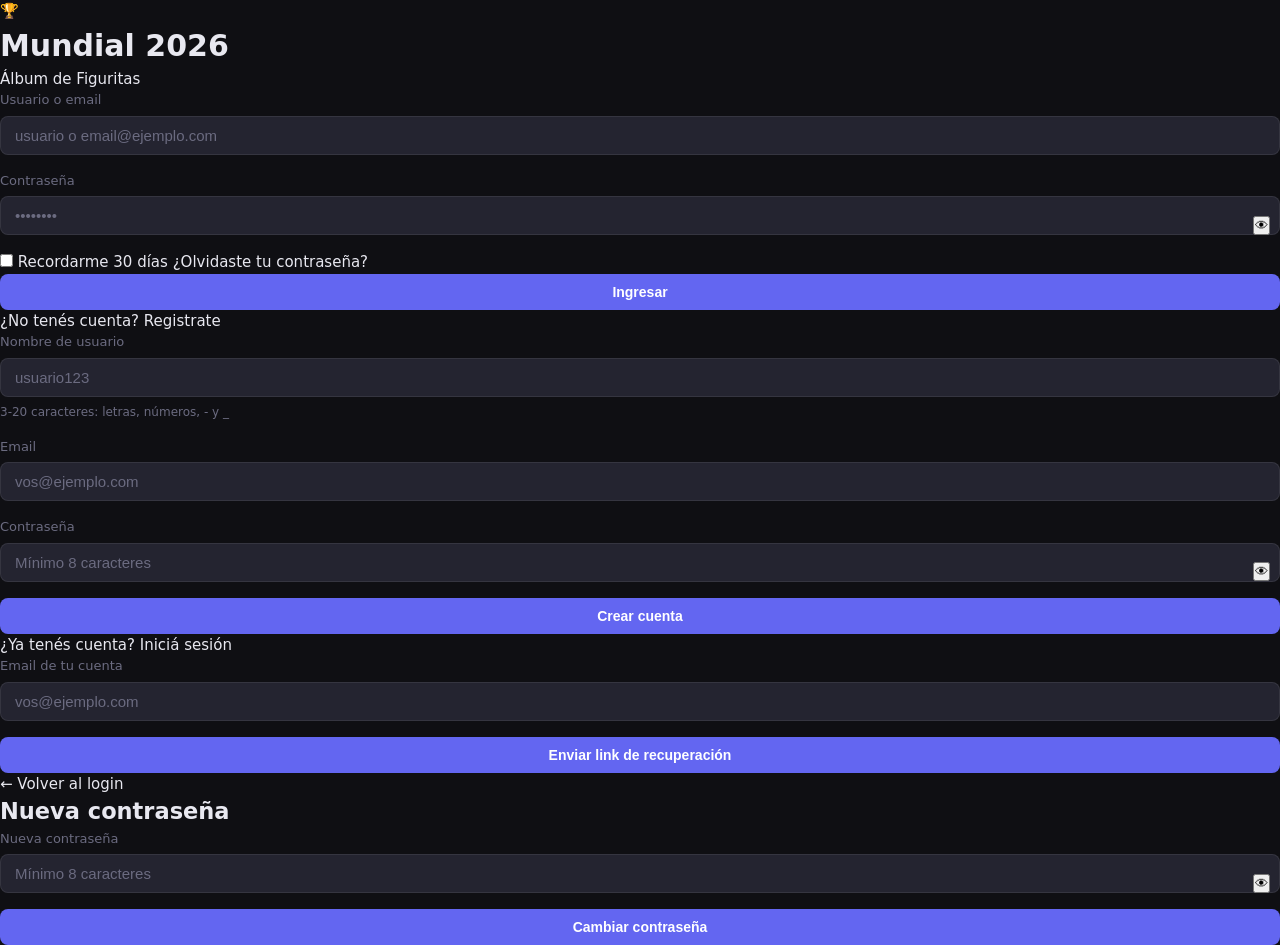
==== frontend/index.html @ 9e82f866 "Initial confirmation: backend completed successfully. Frontend still has errors that need to be fixe" ====
<!DOCTYPE html>
<html lang="es">
<head>
  <meta charset="UTF-8" />
  <meta name="viewport" content="width=device-width, initial-scale=1.0" />
  <title>Mundial 2026 — Álbum de Figuritas</title>
  <link rel="stylesheet" href="css/styles.css" />
</head>
<body class="auth-page">
  <div class="auth-bg">
    <div class="auth-orb auth-orb-1"></div>
    <div class="auth-orb auth-orb-2"></div>
  </div>

  <main class="auth-container">
    <div class="auth-card">
      <div class="auth-logo">
        <span class="auth-trophy">🏆</span>
        <h1>Mundial 2026</h1>
        <p class="auth-subtitle">Álbum de Figuritas</p>
      </div>

      <!-- Login Form -->
      <form id="loginForm" class="auth-form active">
        <div class="form-group">
          <label for="loginInput">Usuario o email</label>
          <input type="text" id="loginInput" placeholder="usuario o email@ejemplo.com" autocomplete="username" />
        </div>
        <div class="form-group">
          <label for="loginPassword">Contraseña</label>
          <div class="input-wrapper">
            <input type="password" id="loginPassword" placeholder="••••••••" autocomplete="current-password" />
            <button type="button" class="toggle-pw" onclick="togglePw('loginPassword', this)">👁</button>
          </div>
        </div>
        <div class="form-row">
          <label class="checkbox-label">
            <input type="checkbox" id="rememberMe" />
            <span>Recordarme 30 días</span>
          </label>
          <a href="#" class="link" id="forgotLink">¿Olvidaste tu contraseña?</a>
        </div>
        <div id="loginError" class="form-error hidden"></div>
        <button type="submit" class="btn btn-primary btn-full">Ingresar</button>
        <p class="form-switch">¿No tenés cuenta? <a href="#" class="link" id="toRegister">Registrate</a></p>
      </form>

      <!-- Register Form -->
      <form id="registerForm" class="auth-form">
        <div class="form-group">
          <label for="regUsername">Nombre de usuario</label>
          <input type="text" id="regUsername" placeholder="usuario123" autocomplete="username" maxlength="20" />
          <span class="form-hint">3-20 caracteres: letras, números, - y _</span>
        </div>
        <div class="form-group">
          <label for="regEmail">Email</label>
          <input type="email" id="regEmail" placeholder="vos@ejemplo.com" autocomplete="email" />
        </div>
        <div class="form-group">
          <label for="regPassword">Contraseña</label>
          <div class="input-wrapper">
            <input type="password" id="regPassword" placeholder="Mínimo 8 caracteres" autocomplete="new-password" />
            <button type="button" class="toggle-pw" onclick="togglePw('regPassword', this)">👁</button>
          </div>
        </div>
        <div id="registerError" class="form-error hidden"></div>
        <button type="submit" class="btn btn-primary btn-full">Crear cuenta</button>
        <p class="form-switch">¿Ya tenés cuenta? <a href="#" class="link" id="toLogin">Iniciá sesión</a></p>
      </form>

      <!-- Forgot Password Form -->
      <form id="forgotForm" class="auth-form">
        <div class="form-group">
          <label for="forgotEmail">Email de tu cuenta</label>
          <input type="email" id="forgotEmail" placeholder="vos@ejemplo.com" />
        </div>
        <div id="forgotMessage" class="form-success hidden"></div>
        <div id="forgotError" class="form-error hidden"></div>
        <button type="submit" class="btn btn-primary btn-full">Enviar link de recuperación</button>
        <p class="form-switch"><a href="#" class="link" id="backToLogin">← Volver al login</a></p>
      </form>

      <!-- Reset Password Form -->
      <form id="resetForm" class="auth-form">
        <h2 class="form-title">Nueva contraseña</h2>
        <div class="form-group">
          <label for="resetPassword">Nueva contraseña</label>
          <div class="input-wrapper">
            <input type="password" id="resetPassword" placeholder="Mínimo 8 caracteres" autocomplete="new-password" />
            <button type="button" class="toggle-pw" onclick="togglePw('resetPassword', this)">👁</button>
          </div>
        </div>
        <div id="resetMessage" class="form-success hidden"></div>
        <div id="resetError" class="form-error hidden"></div>
        <button type="submit" class="btn btn-primary btn-full">Cambiar contraseña</button>
      </form>
    </div>
  </main>

  <script src="js/auth.js"></script>
---- frontend/css/styles.css ----
:root {
  --bg: #0f0f13;
  --surface: #1a1a22;
  --surface-2: #242430;
  --border: rgba(255, 255, 255, 0.08);
  --text: #e8e8f0;
  --text-dim: #6b6b80;
  --green: #22c55e;
  --green-glow: rgba(34, 197, 94, 0.15);
  --gray: #2a2a38;
  --accent: #6366f1;
  --accent-dim: rgba(99, 102, 241, 0.15);
  --danger: #ef4444;
  --radius: 12px;
  --radius-sm: 8px;
}

* {
  box-sizing: border-box;
  margin: 0;
  padding: 0;
}

html, body {
  height: 100%;
}

body {
  background: var(--bg);
  color: var(--text);
  font-family: -apple-system, BlinkMacSystemFont, 'Segoe UI', system-ui, sans-serif;
  font-size: 15px;
  line-height: 1.5;
  -webkit-font-smoothing: antialiased;
}

a { color: inherit; text-decoration: none; }

/* ===== BUTTONS ===== */
.btn {
  display: inline-flex;
  align-items: center;
  justify-content: center;
  gap: 6px;
  padding: 10px 20px;
  border-radius: var(--radius-sm);
  border: none;
  cursor: pointer;
  font-size: 14px;
  font-weight: 600;
  transition: all 0.15s;
  white-space: nowrap;
}
.btn:disabled { opacity: 0.5; cursor: not-allowed; }
.btn-primary {
  background: var(--accent);
  color: #fff;
}
.btn-primary:hover:not(:disabled) { background: #4f52d9; transform: translateY(-1px); }
.btn-full { width: 100%; }
.btn-ghost {
  background: transparent;
  color: var(--text-dim);
  border: 1px solid var(--border);
}
.btn-ghost:hover { color: var(--text); border-color: rgba(255,255,255,0.2); }

/* ===== FORMS ===== */
.form-group {
  display: flex;
  flex-direction: column;
  gap: 6px;
  margin-bottom: 16px;
}
.form-group label {
  font-size: 13px;
  font-weight: 500;
  color: var(--text-dim);
}
.form-group input {
  background: var(--surface-2);
  border: 1px solid var(--border);
  border-radius: var(--radius-sm);
  color: var(--text);
  font-size: 15px;
  padding: 10px 14px;
  outline: none;
  transition: border-color 0.15s;
  width: 100%;
}
.form-group input:focus { border-color: var(--accent); }
.form-group input::placeholder { color: var(--text-dim); }
.form-hint { font-size: 12px; color: var(--text-dim); }

.input-wrapper { position: relative; }
.input-wrapper input { padding-right: 42px; }
.toggle-pw {
  position: absolute;
  right: 10px;
  top: 50%;
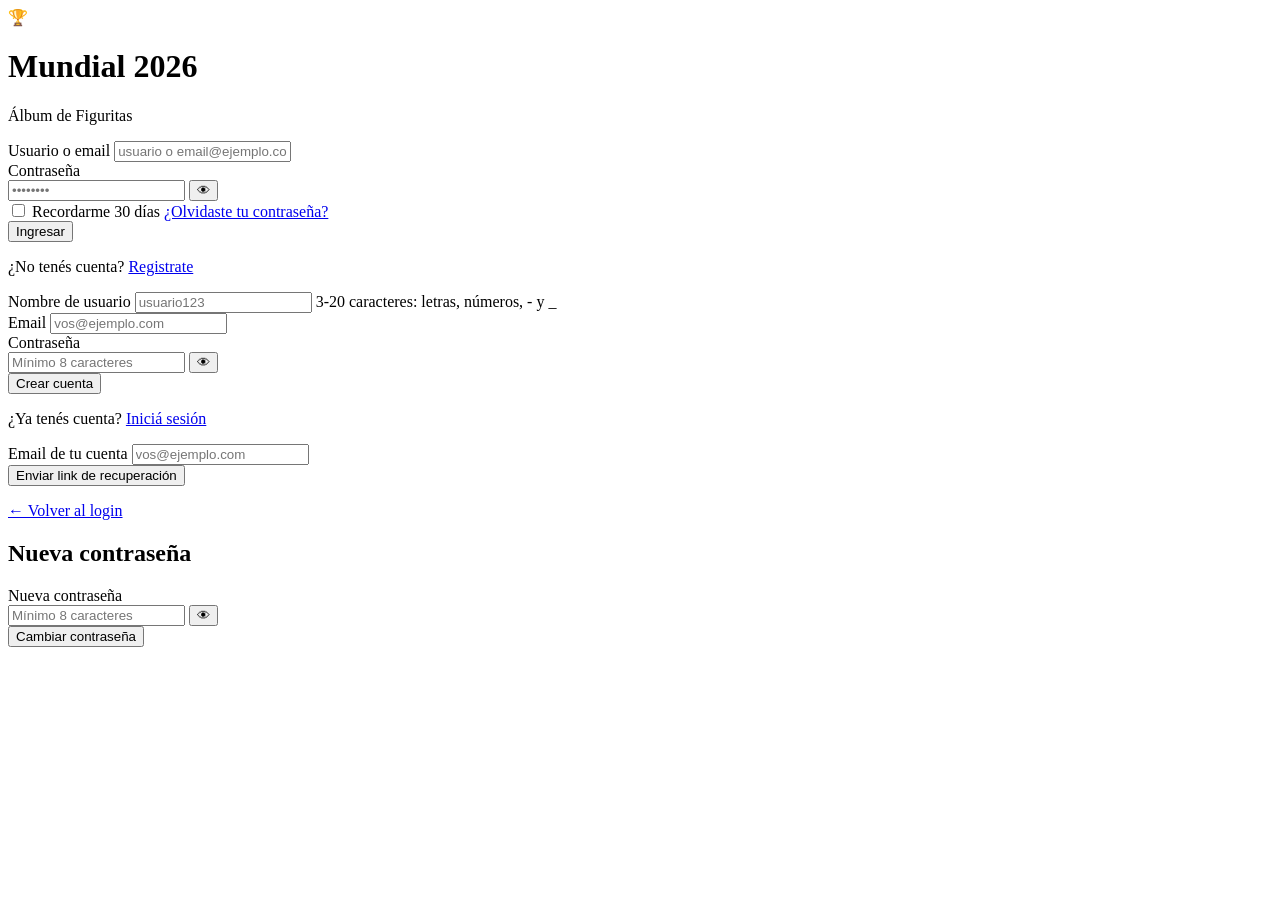
==== commit f48d5ce8: "Fix frontend rendering and complete app flow" ====
--- a/frontend/index.html
+++ b/frontend/index.html
@@ -4,7 +4,7 @@
   <meta charset="UTF-8" />
   <meta name="viewport" content="width=device-width, initial-scale=1.0" />
   <title>Mundial 2026 — Álbum de Figuritas</title>
-  <link rel="stylesheet" href="css/styles.css" />
+  <link rel="stylesheet" href="/static/css/styles.css" />
 </head>
 <body class="auth-page">
   <div class="auth-bg">
@@ -97,4 +97,4 @@
     </div>
   </main>
 
-  <script src="js/auth.js"></script>+  <script src="/static/js/auth.js"></script>
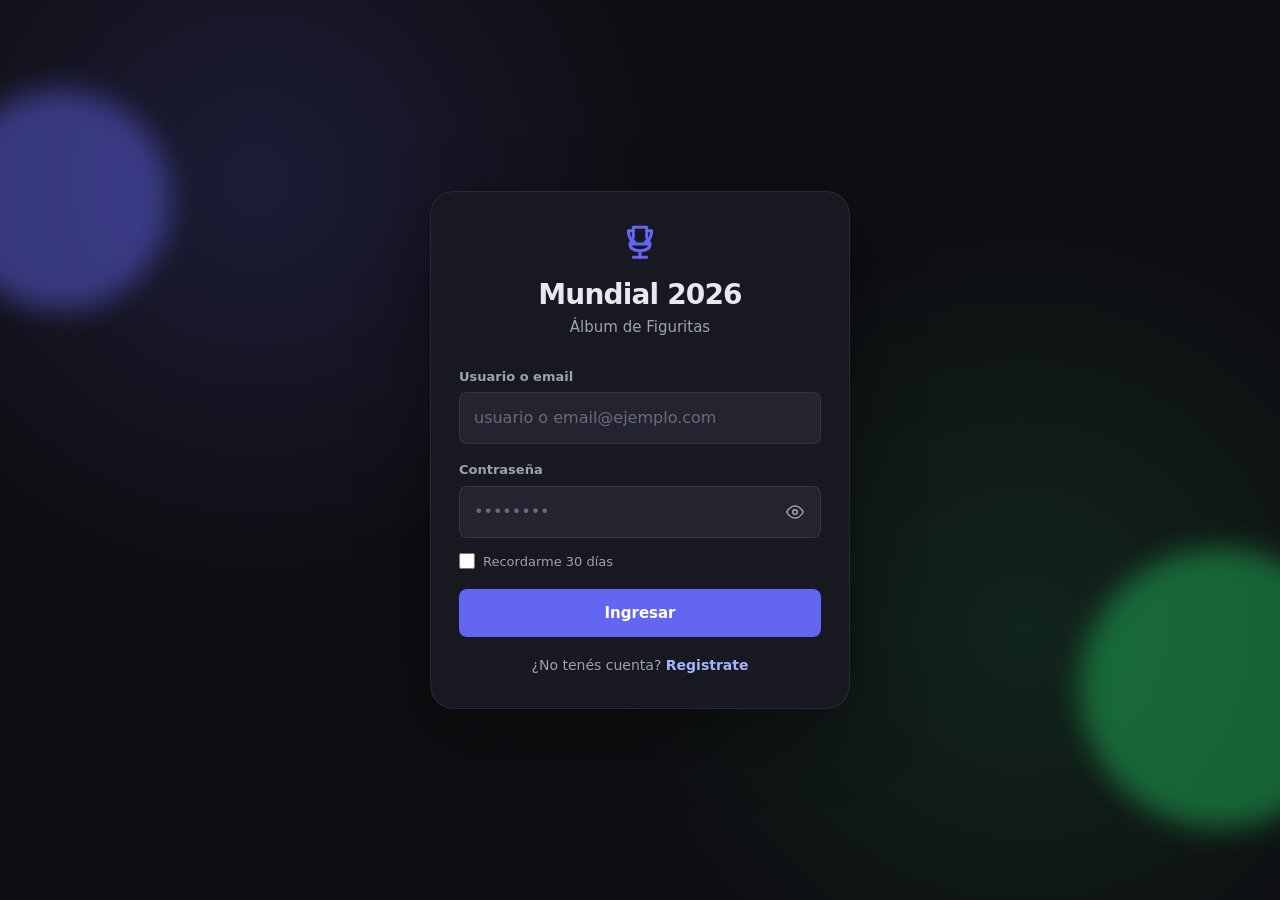
==== commit fb18f888: "changes for testing on Vercel" ====
--- a/frontend/index.html
+++ b/frontend/index.html
@@ -4,7 +4,7 @@
   <meta charset="UTF-8" />
   <meta name="viewport" content="width=device-width, initial-scale=1.0" />
   <title>Mundial 2026 — Álbum de Figuritas</title>
-  <link rel="stylesheet" href="/static/css/styles.css" />
+  <link rel="stylesheet" href="css/styles.css" />
 </head>
 <body class="auth-page">
   <div class="auth-bg">
@@ -15,7 +15,11 @@
   <main class="auth-container">
     <div class="auth-card">
       <div class="auth-logo">
-        <span class="auth-trophy">🏆</span>
+        <svg class="auth-logo-icon" xmlns="http://www.w3.org/2000/svg" width="40" height="40" viewBox="0 0 24 24" fill="none" stroke="currentColor" stroke-width="1.8" stroke-linecap="round" stroke-linejoin="round" aria-hidden="true">
+          <path d="M8 2v6l-2 4h12l-2-4V2z"/><path d="M6 12c0 2.5 1.5 4 6 4s6-1.5 6-4"/>
+          <line x1="12" y1="16" x2="12" y2="20"/><line x1="8" y1="20" x2="16" y2="20"/>
+          <path d="M8 4H5c0 4 2 6 4 7"/><path d="M16 4h3c0 4-2 6-4 7"/>
+        </svg>
         <h1>Mundial 2026</h1>
         <p class="auth-subtitle">Álbum de Figuritas</p>
       </div>
@@ -30,7 +34,10 @@
           <label for="loginPassword">Contraseña</label>
           <div class="input-wrapper">
             <input type="password" id="loginPassword" placeholder="••••••••" autocomplete="current-password" />
-            <button type="button" class="toggle-pw" onclick="togglePw('loginPassword', this)">👁</button>
+            <button type="button" class="toggle-pw" onclick="togglePw('loginPassword', this)" aria-label="Mostrar u ocultar contraseña">
+              <svg class="icon-eye" xmlns="http://www.w3.org/2000/svg" viewBox="0 0 24 24" fill="none" stroke="currentColor" stroke-width="2" stroke-linecap="round" stroke-linejoin="round"><path d="M1 12s4-8 11-8 11 8 11 8-4 8-11 8-11-8-11-8z"/><circle cx="12" cy="12" r="3"/></svg>
+              <svg class="icon-eye-off" xmlns="http://www.w3.org/2000/svg" viewBox="0 0 24 24" fill="none" stroke="currentColor" stroke-width="2" stroke-linecap="round" stroke-linejoin="round"><path d="M17.94 17.94A10.07 10.07 0 0112 20c-7 0-11-8-11-8a18.45 18.45 0 015.06-5.94M9.9 4.24A9.12 9.12 0 0112 4c7 0 11 8 11 8a18.5 18.5 0 01-2.16 3.19m-6.72-1.07a3 3 0 11-4.24-4.24"/><line x1="1" y1="1" x2="23" y2="23"/></svg>
+            </button>
           </div>
         </div>
         <div class="form-row">
@@ -38,7 +45,6 @@
             <input type="checkbox" id="rememberMe" />
             <span>Recordarme 30 días</span>
           </label>
-          <a href="#" class="link" id="forgotLink">¿Olvidaste tu contraseña?</a>
         </div>
         <div id="loginError" class="form-error hidden"></div>
         <button type="submit" class="btn btn-primary btn-full">Ingresar</button>
@@ -60,7 +66,10 @@
           <label for="regPassword">Contraseña</label>
           <div class="input-wrapper">
             <input type="password" id="regPassword" placeholder="Mínimo 8 caracteres" autocomplete="new-password" />
-            <button type="button" class="toggle-pw" onclick="togglePw('regPassword', this)">👁</button>
+            <button type="button" class="toggle-pw" onclick="togglePw('regPassword', this)" aria-label="Mostrar u ocultar contraseña">
+              <svg class="icon-eye" xmlns="http://www.w3.org/2000/svg" viewBox="0 0 24 24" fill="none" stroke="currentColor" stroke-width="2" stroke-linecap="round" stroke-linejoin="round"><path d="M1 12s4-8 11-8 11 8 11 8-4 8-11 8-11-8-11-8z"/><circle cx="12" cy="12" r="3"/></svg>
+              <svg class="icon-eye-off" xmlns="http://www.w3.org/2000/svg" viewBox="0 0 24 24" fill="none" stroke="currentColor" stroke-width="2" stroke-linecap="round" stroke-linejoin="round"><path d="M17.94 17.94A10.07 10.07 0 0112 20c-7 0-11-8-11-8a18.45 18.45 0 015.06-5.94M9.9 4.24A9.12 9.12 0 0112 4c7 0 11 8 11 8a18.5 18.5 0 01-2.16 3.19m-6.72-1.07a3 3 0 11-4.24-4.24"/><line x1="1" y1="1" x2="23" y2="23"/></svg>
+            </button>
           </div>
         </div>
         <div id="registerError" class="form-error hidden"></div>
@@ -68,33 +77,9 @@
         <p class="form-switch">¿Ya tenés cuenta? <a href="#" class="link" id="toLogin">Iniciá sesión</a></p>
       </form>
 
-      <!-- Forgot Password Form -->
-      <form id="forgotForm" class="auth-form">
-        <div class="form-group">
-          <label for="forgotEmail">Email de tu cuenta</label>
-          <input type="email" id="forgotEmail" placeholder="vos@ejemplo.com" />
-        </div>
-        <div id="forgotMessage" class="form-success hidden"></div>
-        <div id="forgotError" class="form-error hidden"></div>
-        <button type="submit" class="btn btn-primary btn-full">Enviar link de recuperación</button>
-        <p class="form-switch"><a href="#" class="link" id="backToLogin">← Volver al login</a></p>
-      </form>
-
-      <!-- Reset Password Form -->
-      <form id="resetForm" class="auth-form">
-        <h2 class="form-title">Nueva contraseña</h2>
-        <div class="form-group">
-          <label for="resetPassword">Nueva contraseña</label>
-          <div class="input-wrapper">
-            <input type="password" id="resetPassword" placeholder="Mínimo 8 caracteres" autocomplete="new-password" />
-            <button type="button" class="toggle-pw" onclick="togglePw('resetPassword', this)">👁</button>
-          </div>
-        </div>
-        <div id="resetMessage" class="form-success hidden"></div>
-        <div id="resetError" class="form-error hidden"></div>
-        <button type="submit" class="btn btn-primary btn-full">Cambiar contraseña</button>
-      </form>
     </div>
   </main>
 
-  <script src="/static/js/auth.js"></script>
+  <script src="js/auth.js"></script>
+</body>
+</html>
--- a/frontend/css/styles.css
+++ b/frontend/css/styles.css
@@ -0,0 +1,412 @@
+:root {
+  --bg: #0f0f13;
+  --surface: #1a1a22;
+  --surface-2: #242430;
+  --border: rgba(255, 255, 255, 0.08);
+  --text: #e8e8f0;
+  --text-dim: #9ca3af;
+  --green: #22c55e;
+  --green-glow: rgba(34, 197, 94, 0.15);
+  --gray: #2a2a38;
+  --accent: #6366f1;
+  --accent-dim: rgba(99, 102, 241, 0.15);
+  --danger: #ef4444;
+  --radius: 12px;
+  --radius-sm: 8px;
+  --touch-min: 48px;
+}
+
+* { box-sizing: border-box; margin: 0; padding: 0; }
+html, body { min-height: 100%; }
+body {
+  background: var(--bg);
+  color: var(--text);
+  font-family: -apple-system, BlinkMacSystemFont, 'Segoe UI', system-ui, sans-serif;
+  font-size: 16px;
+  line-height: 1.5;
+  -webkit-font-smoothing: antialiased;
+}
+a { color: inherit; text-decoration: none; }
+button, input { font: inherit; }
+.hidden { display: none !important; }
+svg { pointer-events: none; }
+
+/* ── Buttons ─────────────────────────────────────── */
+.btn {
+  display: inline-flex;
+  align-items: center;
+  justify-content: center;
+  gap: 6px;
+  padding: 12px 20px;
+  min-height: var(--touch-min);
+  border-radius: var(--radius-sm);
+  border: 0;
+  cursor: pointer;
+  font-size: 15px;
+  font-weight: 700;
+  transition: all 0.15s ease;
+  white-space: nowrap;
+}
+.btn:disabled { opacity: 0.5; cursor: not-allowed; transform: none; }
+.btn-primary { background: var(--accent); color: #fff; }
+.btn-primary:hover:not(:disabled) { background: #4f52d9; transform: translateY(-1px); }
+.btn-full { width: 100%; }
+.btn-ghost { background: transparent; color: var(--text-dim); border: 1px solid var(--border); }
+.btn-ghost:hover { color: var(--text); border-color: rgba(255,255,255,0.2); }
+
+/* ── Forms ───────────────────────────────────────── */
+.form-group { display: flex; flex-direction: column; gap: 6px; margin-bottom: 16px; }
+.form-group label { font-size: 13px; font-weight: 600; color: var(--text-dim); }
+.form-group input {
+  width: 100%;
+  background: var(--surface-2);
+  border: 1px solid var(--border);
+  border-radius: var(--radius-sm);
+  color: var(--text);
+  font-size: 16px;
+  padding: 13px 14px;
+  min-height: var(--touch-min);
+  outline: none;
+  transition: border-color 0.15s, box-shadow 0.15s;
+}
+.form-group input:focus { border-color: var(--accent); box-shadow: 0 0 0 3px var(--accent-dim); }
+.form-group input::placeholder { color: #666b7a; }
+.form-hint { font-size: 12px; color: var(--text-dim); }
+.input-wrapper { position: relative; }
+.input-wrapper input { padding-right: 52px; }
+
+.toggle-pw {
+  position: absolute;
+  right: 6px;
+  top: 50%;
+  transform: translateY(-50%);
+  width: 40px;
+  height: 40px;
+  border: 0;
+  background: transparent;
+  color: var(--text-dim);
+  cursor: pointer;
+  display: grid;
+  place-items: center;
+  border-radius: 6px;
+  transition: color 0.15s;
+}
+.toggle-pw:hover { color: var(--text); }
+.toggle-pw svg { width: 18px; height: 18px; display: block; }
+.toggle-pw .icon-eye-off { display: none; }
+.toggle-pw.active .icon-eye { display: none; }
+.toggle-pw.active .icon-eye-off { display: block; }
+
+.form-error, .form-success {
+  margin: 6px 0 14px;
+  padding: 12px;
+  border-radius: var(--radius-sm);
+  font-size: 14px;
+}
+.form-error { color: #fecaca; background: rgba(239, 68, 68, 0.12); border: 1px solid rgba(239, 68, 68, 0.22); }
+.form-success { color: #bbf7d0; background: rgba(34, 197, 94, 0.12); border: 1px solid rgba(34, 197, 94, 0.22); }
+.link { color: #a5b4fc; font-weight: 700; }
+.link:hover { color: #c7d2fe; }
+
+/* ── Auth page ───────────────────────────────────── */
+.auth-page {
+  min-height: 100vh;
+  display: grid;
+  place-items: center;
+  overflow: hidden;
+  padding: 20px 16px;
+}
+.auth-bg { position: fixed; inset: 0; pointer-events: none; overflow: hidden; }
+.auth-bg::before {
+  content: '';
+  position: absolute;
+  inset: 0;
+  background: radial-gradient(circle at 20% 20%, rgba(99,102,241,0.16), transparent 32%),
+              radial-gradient(circle at 80% 70%, rgba(34,197,94,0.12), transparent 34%);
+}
+.auth-orb { position: absolute; border-radius: 999px; filter: blur(14px); opacity: 0.45; }
+.auth-orb-1 { width: 220px; height: 220px; background: #6366f1; left: -50px; top: 10%; }
+.auth-orb-2 { width: 280px; height: 280px; background: #22c55e; right: -80px; bottom: 8%; }
+.auth-container { width: min(100%, 420px); position: relative; z-index: 1; }
+.auth-card {
+  background: rgba(26, 26, 34, 0.92);
+  border: 1px solid var(--border);
+  border-radius: 24px;
+  padding: 32px 28px;
+  box-shadow: 0 24px 70px rgba(0, 0, 0, 0.35);
+  backdrop-filter: blur(12px);
+}
+.auth-logo { text-align: center; margin-bottom: 28px; }
+.auth-logo-icon { display: block; margin: 0 auto 10px; color: var(--accent); }
+.auth-logo h1 { font-size: 28px; letter-spacing: -0.03em; }
+.auth-subtitle { color: var(--text-dim); font-size: 15px; }
+.auth-form { display: none; }
+.auth-form.active { display: block; }
+.form-row {
+  display: flex;
+  justify-content: space-between;
+  gap: 12px;
+  align-items: center;
+  margin: -2px 0 18px;
+  font-size: 13px;
+  flex-wrap: wrap;
+}
+.checkbox-label { display: inline-flex; align-items: center; gap: 8px; color: var(--text-dim); }
+.checkbox-label input[type="checkbox"] { width: 16px; height: 16px; cursor: pointer; }
+.form-switch { margin-top: 18px; color: var(--text-dim); text-align: center; font-size: 14px; }
+.form-title { margin-bottom: 18px; font-size: 22px; }
+
+@media (max-width: 380px) {
+  .auth-card { padding: 24px 18px; }
+  .auth-page { padding: 12px; }
+  .auth-logo h1 { font-size: 24px; }
+}
+
+/* ── Album page ──────────────────────────────────── */
+.album-page { min-height: 100vh; overflow-x: hidden; padding: 80px 16px 100px; }
+.country-bg, .flag-bg { position: fixed; inset: 0; pointer-events: none; transition: background 0.3s ease; }
+.country-bg { opacity: 0.22; filter: blur(30px); }
+.flag-bg { opacity: 0.08; }
+
+.album-header, .album-nav {
+  position: fixed;
+  left: 0;
+  right: 0;
+  z-index: 10;
+  background: rgba(15, 15, 19, 0.88);
+  border-color: var(--border);
+  backdrop-filter: blur(14px);
+}
+
+.album-header {
+  top: 0;
+  display: flex;
+  align-items: center;
+  justify-content: space-between;
+  gap: 12px;
+  padding: 12px 16px;
+  border-bottom: 1px solid var(--border);
+}
+.header-left { display: flex; align-items: center; gap: 8px; flex-shrink: 0; }
+.header-title { font-size: 16px; font-weight: 800; }
+.header-center { flex: 1; min-width: 0; }
+.header-right { flex-shrink: 0; }
+
+.global-progress { display: flex; align-items: center; gap: 10px; }
+.global-progress-bar,
+.country-progress-bar,
+.stat-progress-bar { flex: 1; height: 8px; border-radius: 999px; background: var(--surface-2); overflow: hidden; border: 1px solid var(--border); }
+.global-progress-fill,
+.country-progress-fill,
+.stat-progress-fill { height: 100%; width: 0; background: linear-gradient(90deg, var(--accent), var(--green)); transition: width 0.25s ease; }
+.global-progress-text,
+.country-progress-text { min-width: max-content; color: var(--text-dim); font-size: 12px; font-weight: 700; }
+
+.btn-profile {
+  display: inline-flex;
+  align-items: center;
+  gap: 6px;
+  color: var(--text-dim);
+  font-weight: 700;
+  font-size: 14px;
+  min-height: var(--touch-min);
+  padding: 4px 8px;
+  border-radius: var(--radius-sm);
+  transition: color 0.15s;
+}
+.btn-profile:hover { color: var(--text); }
+.btn-profile svg { flex-shrink: 0; }
+
+.album-main { position: relative; z-index: 1; max-width: 960px; margin: 0 auto; }
+.country-view {
+  background: rgba(26, 26, 34, 0.72);
+  border: 1px solid var(--border);
+  border-radius: 22px;
+  padding: 20px;
+  box-shadow: 0 20px 70px rgba(0,0,0,0.24);
+}
+.country-header { display: flex; align-items: center; gap: 16px; margin-bottom: 20px; }
+.country-flag-emoji { font-size: 48px; line-height: 1; flex-shrink: 0; }
+.country-info { flex: 1; min-width: 0; }
+.country-name { font-size: clamp(24px, 5vw, 42px); line-height: 1.1; margin-bottom: 12px; letter-spacing: -0.04em; }
+.country-progress-wrap { display: flex; align-items: center; gap: 10px; }
+
+/* ── Sticker grid ────────────────────────────────── */
+.sticker-grid {
+  display: grid;
+  grid-template-columns: repeat(auto-fill, minmax(110px, 1fr));
+  gap: 12px;
+}
+.sticker-item {
+  position: relative;
+  min-height: 136px;
+  display: flex;
+  flex-direction: column;
+  align-items: center;
+  justify-content: center;
+  gap: 7px;
+  border-radius: 16px;
+  border: 1px solid var(--border);
+  background: rgba(36, 36, 48, 0.72);
+  cursor: pointer;
+  transition: transform 0.15s ease, border-color 0.15s ease, background 0.15s ease;
+  padding: 12px 8px;
+  touch-action: manipulation;
+}
+.sticker-item:hover { transform: translateY(-2px); border-color: rgba(255,255,255,0.18); }
+.sticker-item:active { transform: scale(0.97); }
+.sticker-item.has-it { background: rgba(34, 197, 94, 0.10); border-color: rgba(34, 197, 94, 0.42); }
+.sticker-circle {
+  width: 52px;
+  height: 52px;
+  border-radius: 999px;
+  display: grid;
+  place-items: center;
+  background: var(--gray);
+  border: 1px solid var(--border);
+  color: var(--text-dim);
+}
+.sticker-circle.collected {
+  color: white;
+  background: var(--green);
+  box-shadow: 0 0 24px var(--green-glow);
+}
+.sticker-check { width: 24px; height: 24px; display: block; }
+.sticker-code { font-weight: 900; letter-spacing: 0.04em; font-size: 14px; }
+.sticker-label { max-width: 92%; color: var(--text-dim); font-size: 11px; text-align: center; overflow-wrap: anywhere; line-height: 1.3; }
+.sticker-star { position: absolute; top: 8px; right: 8px; color: #fbbf24; }
+.sticker-star svg { width: 13px; height: 13px; display: block; }
+
+/* ── Bottom nav ──────────────────────────────────── */
+.album-nav {
+  bottom: 0;
+  display: flex;
+  align-items: center;
+  justify-content: space-between;
+  gap: 10px;
+  padding: 10px 14px;
+  border-top: 1px solid var(--border);
+}
+.nav-btn {
+  width: var(--touch-min);
+  height: var(--touch-min);
+  border-radius: 999px;
+  border: 1px solid var(--border);
+  background: var(--surface-2);
+  color: var(--text);
+  cursor: pointer;
+  display: grid;
+  place-items: center;
+  flex-shrink: 0;
+  transition: background 0.15s, border-color 0.15s;
+  touch-action: manipulation;
+}
+.nav-btn:hover:not(:disabled) { background: var(--gray); border-color: rgba(255,255,255,0.16); }
+.nav-btn:disabled { opacity: 0.3; cursor: not-allowed; }
+.nav-btn svg { display: block; }
+
+.nav-center { display: flex; flex-direction: column; align-items: center; gap: 6px; flex: 1; min-width: 0; overflow: hidden; }
+.nav-position { font-size: 12px; color: var(--text-dim); font-weight: 800; }
+.nav-dots {
+  display: flex;
+  gap: 5px;
+  overflow-x: auto;
+  overflow-y: hidden;
+  -webkit-overflow-scrolling: touch;
+  scrollbar-width: none;
+  padding: 4px 0;
+  width: 100%;
+  justify-content: flex-start;
+}
+.nav-dots::-webkit-scrollbar { display: none; }
+.nav-dot {
+  width: 7px;
+  height: 7px;
+  border-radius: 999px;
+  background: #3f3f4c;
+  cursor: pointer;
+  flex-shrink: 0;
+  border: none;
+  padding: 0;
+  transition: background 0.15s, transform 0.15s;
+  touch-action: manipulation;
+}
+.nav-dot.active { background: var(--accent); transform: scale(1.35); }
+.nav-dot.complete { background: var(--green); }
+
+.fade-enter { animation: fadeIn 0.18s ease; }
+@keyframes fadeIn { from { opacity: 0; transform: translateY(8px); } to { opacity: 1; transform: none; } }
+
+/* ── Profile page ────────────────────────────────── */
+.profile-page { min-height: 100vh; padding: 20px 16px 40px; }
+.profile-header {
+  max-width: 900px;
+  margin: 0 auto 20px;
+  display: flex;
+  align-items: center;
+  gap: 12px;
+}
+.btn-back {
+  display: inline-flex;
+  align-items: center;
+  gap: 6px;
+  color: var(--text-dim);
+  font-weight: 700;
+  font-size: 14px;
+  min-height: var(--touch-min);
+  padding: 4px 0;
+  transition: color 0.15s;
+  flex-shrink: 0;
+}
+.btn-back:hover { color: var(--text); }
+.profile-title { font-size: 26px; letter-spacing: -0.03em; flex: 1; text-align: center; }
+.profile-main { max-width: 900px; margin: 0 auto; display: grid; gap: 16px; }
+.profile-card { background: var(--surface); border: 1px solid var(--border); border-radius: 20px; padding: 22px; }
+.card-title { margin-bottom: 16px; font-size: 18px; font-weight: 800; }
+.stats-grid { display: grid; grid-template-columns: repeat(3, 1fr); gap: 10px; margin-bottom: 16px; }
+.stat-item { background: var(--surface-2); border-radius: 14px; padding: 16px 12px; text-align: center; }
+.stat-value { display: block; font-size: 26px; font-weight: 900; }
+.stat-label { color: var(--text-dim); font-size: 12px; margin-top: 2px; }
+.profile-form { max-width: 460px; }
+
+/* ── Tablet & desktop ────────────────────────────── */
+@media (min-width: 600px) {
+  .album-page { padding: 76px 24px 96px; }
+  .album-header { padding: 14px 24px; }
+  .album-header .header-title { font-size: 18px; }
+  .country-view { padding: 26px; }
+  .sticker-grid { grid-template-columns: repeat(auto-fill, minmax(120px, 1fr)); gap: 14px; }
+  .album-nav { padding: 12px 20px; gap: 16px; }
+  .nav-dots { justify-content: center; }
+  .profile-page { padding: 28px 24px 48px; }
+  .profile-card { padding: 26px; }
+}
+
+@media (min-width: 900px) {
+  .album-header {
+    display: grid;
+    grid-template-columns: auto 1fr auto;
+    gap: 20px;
+  }
+  .header-center { justify-self: stretch; }
+}
+
+/* ── Mobile tweaks ───────────────────────────────── */
+@media (max-width: 599px) {
+  .stats-grid { grid-template-columns: 1fr 1fr; }
+  .stat-item:last-child { grid-column: 1 / -1; }
+  .profile-header {
+    flex-wrap: wrap;
+  }
+  .profile-title {
+    width: 100%;
+    order: -1;
+    text-align: center;
+    font-size: 22px;
+    margin-bottom: 4px;
+  }
+  #logoutBtn { margin-left: auto; }
+  .country-header { gap: 12px; }
+  .country-flag-emoji { font-size: 40px; }
+  .sticker-grid { grid-template-columns: repeat(2, 1fr); gap: 10px; }
+}
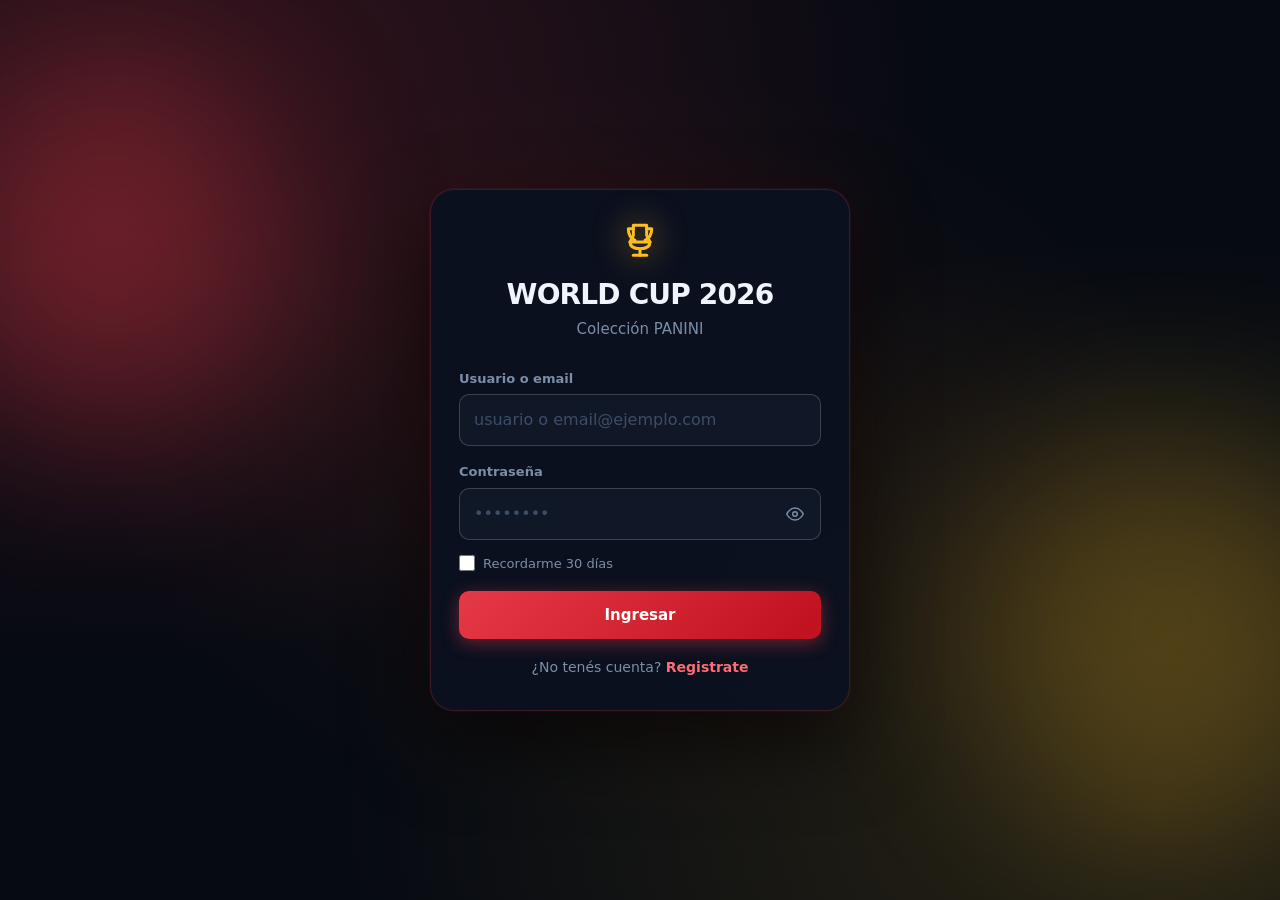
==== commit b0fad680: "Added new animations" ====
--- a/frontend/index.html
+++ b/frontend/index.html
@@ -20,8 +20,8 @@
           <line x1="12" y1="16" x2="12" y2="20"/><line x1="8" y1="20" x2="16" y2="20"/>
           <path d="M8 4H5c0 4 2 6 4 7"/><path d="M16 4h3c0 4-2 6-4 7"/>
         </svg>
-        <h1>Mundial 2026</h1>
-        <p class="auth-subtitle">Álbum de Figuritas</p>
+        <h1>WORLD CUP 2026</h1>
+        <p class="auth-subtitle">Colección PANINI</p>
       </div>
 
       <!-- Login Form -->
@@ -74,7 +74,7 @@
         </div>
         <div id="registerError" class="form-error hidden"></div>
         <button type="submit" class="btn btn-primary btn-full">Crear cuenta</button>
-        <p class="form-switch">¿Ya tenés cuenta? <a href="#" class="link" id="toLogin">Iniciá sesión</a></p>
+        <p class="form-switch">¿Ya tenés cuenta? <a href="#" class="link" id="toLogin">Inicia sesión</a></p>
       </form>
 
     </div>
--- a/frontend/css/styles.css
+++ b/frontend/css/styles.css
@@ -1,22 +1,36 @@
 :root {
-  --bg: #0f0f13;
-  --surface: #1a1a22;
-  --surface-2: #242430;
-  --border: rgba(255, 255, 255, 0.08);
-  --text: #e8e8f0;
-  --text-dim: #9ca3af;
-  --green: #22c55e;
-  --green-glow: rgba(34, 197, 94, 0.15);
-  --gray: #2a2a38;
-  --accent: #6366f1;
-  --accent-dim: rgba(99, 102, 241, 0.15);
-  --danger: #ef4444;
-  --radius: 12px;
-  --radius-sm: 8px;
+  --bg: #060a12;
+  --surface: #0b1120;
+  --surface-2: #101828;
+  --surface-3: #18243e;
+  --border: rgba(255,255,255,0.09);
+  --border-2: rgba(255,255,255,0.18);
+  --text: #f0f4fc;
+  --text-dim: #7a8ea8;
+
+  --red: #e63946;
+  --red-bright: #ff4d5a;
+  --red-glow: rgba(230,57,70,0.40);
+  --green: #16a34a;
+  --green-bright: #4ade80;
+  --green-glow: rgba(74,222,128,0.35);
+  --gold: #d97706;
+  --gold-bright: #fbbf24;
+  --gold-glow: rgba(251,191,36,0.40);
+  --orange: #f97316;
+  --cyan: #06b6d4;
+
+  --accent: #e63946;
+  --accent-2: #ff6b74;
+  --accent-dim: rgba(230,57,70,0.20);
+
+  --danger: #f87171;
+  --radius: 16px;
+  --radius-sm: 10px;
   --touch-min: 48px;
 }
 
-* { box-sizing: border-box; margin: 0; padding: 0; }
+*  { box-sizing: border-box; margin: 0; padding: 0; }
 html, body { min-height: 100%; }
 body {
   background: var(--bg);
@@ -26,12 +40,106 @@
   line-height: 1.5;
   -webkit-font-smoothing: antialiased;
 }
-a { color: inherit; text-decoration: none; }
+a  { color: inherit; text-decoration: none; }
 button, input { font: inherit; }
 .hidden { display: none !important; }
-svg { pointer-events: none; }
-
-/* ── Buttons ─────────────────────────────────────── */
+svg { pointer-events: none; flex-shrink: 0; }
+
+/* ── Splash ──────────────────────────────────────── */
+.splash {
+  position: fixed;
+  inset: 0;
+  z-index: 1000;
+  background:
+    radial-gradient(ellipse at 20% 30%, rgba(230,57,70,0.18) 0%, transparent 55%),
+    radial-gradient(ellipse at 80% 70%, rgba(251,191,36,0.12) 0%, transparent 55%),
+    var(--bg);
+  display: flex;
+  align-items: center;
+  justify-content: center;
+  transition: opacity 0.65s ease, transform 0.65s ease;
+}
+.splash.splash-out {
+  opacity: 0;
+  pointer-events: none;
+  transform: scale(1.04);
+}
+.splash-inner {
+  text-align: center;
+  display: flex;
+  flex-direction: column;
+  align-items: center;
+  gap: 0;
+}
+.splash-ball {
+  font-size: 56px;
+  line-height: 1;
+  filter: drop-shadow(0 0 28px rgba(255,255,255,0.25));
+  animation: splashBall 0.75s cubic-bezier(0.34,1.56,0.64,1) 0.1s both;
+}
+@keyframes splashBall {
+  from { opacity: 0; transform: translateY(-48px) scale(0.4) rotate(-30deg); }
+  to   { opacity: 1; transform: none; }
+}
+.splash-label {
+  margin-top: 22px;
+  font-size: 11px;
+  font-weight: 900;
+  letter-spacing: 0.30em;
+  color: rgba(255,255,255,0.42);
+  text-transform: uppercase;
+  animation: splashFadeUp 0.5s ease 0.65s both;
+}
+.splash-year {
+  font-size: clamp(88px, 24vw, 148px);
+  font-weight: 900;
+  line-height: 0.88;
+  letter-spacing: -0.06em;
+  background: linear-gradient(135deg, #e63946 0%, #f97316 30%, #fbbf24 58%, #4ade80 100%);
+  -webkit-background-clip: text;
+  -webkit-text-fill-color: transparent;
+  background-clip: text;
+  animation: splashYear 0.65s cubic-bezier(0.34,1.15,0.64,1) 0.8s both;
+}
+@keyframes splashYear {
+  from { opacity: 0; transform: scale(0.65); }
+  to   { opacity: 1; transform: none; }
+}
+.splash-hosts {
+  margin-top: 14px;
+  font-size: 13px;
+  font-weight: 700;
+  letter-spacing: 0.15em;
+  color: rgba(255,255,255,0.45);
+  text-transform: uppercase;
+  animation: splashFadeUp 0.5s ease 1.1s both;
+}
+.splash-bar {
+  margin-top: 48px;
+  width: 48px;
+  height: 3px;
+  background: var(--surface-3);
+  border-radius: 999px;
+  overflow: hidden;
+  animation: splashFadeUp 0.5s ease 1.3s both;
+}
+.splash-bar-fill {
+  height: 100%;
+  border-radius: 999px;
+  background: linear-gradient(90deg, var(--red), var(--gold-bright));
+  animation: splashLoader 1.6s ease-in-out infinite;
+}
+@keyframes splashLoader {
+  0%   { width: 15%; margin-left: 0; }
+  50%  { width: 45%; margin-left: 30%; }
+  100% { width: 15%; margin-left: 85%; }
+}
+@keyframes splashFadeUp {
+  from { opacity: 0; transform: translateY(18px); }
+  to   { opacity: 1; transform: none; }
+}
+
+/* ── Botones base ─────────────────────────────────── */
 .btn {
   display: inline-flex;
   align-items: center;
@@ -47,12 +155,35 @@
   transition: all 0.15s ease;
   white-space: nowrap;
 }
-.btn:disabled { opacity: 0.5; cursor: not-allowed; transform: none; }
-.btn-primary { background: var(--accent); color: #fff; }
-.btn-primary:hover:not(:disabled) { background: #4f52d9; transform: translateY(-1px); }
+.btn:disabled { opacity: 0.45; cursor: not-allowed; transform: none !important; }
+.btn-primary {
+  background: linear-gradient(135deg, #e63946, #c1121f, #e63946);
+  background-size: 200% auto;
+  color: #fff;
+  box-shadow: 0 4px 18px rgba(230,57,70,0.45);
+}
+.btn-primary:hover:not(:disabled) {
+  background-position: right center;
+  filter: brightness(1.1);
+  transform: translateY(-2px);
+  box-shadow: 0 8px 24px rgba(230,57,70,0.55);
+}
 .btn-full { width: 100%; }
-.btn-ghost { background: transparent; color: var(--text-dim); border: 1px solid var(--border); }
-.btn-ghost:hover { color: var(--text); border-color: rgba(255,255,255,0.2); }
+.btn-ghost { background: transparent; color: var(--text-dim); border: 1px solid var(--border-2); }
+.btn-ghost:hover { color: var(--text); border-color: rgba(255,255,255,0.28); background: var(--surface-2); }
+.btn-icon {
+  display: grid;
+  place-items: center;
+  width: 40px;
+  height: 40px;
+  border-radius: 999px;
+  border: 1px solid var(--border);
+  background: transparent;
+  color: var(--text-dim);
+  cursor: pointer;
+  transition: color 0.15s, background 0.15s, border-color 0.15s;
+}
+.btn-icon:hover { color: var(--text); background: var(--surface-2); border-color: var(--border-2); }
 
 /* ── Forms ───────────────────────────────────────── */
 .form-group { display: flex; flex-direction: column; gap: 6px; margin-bottom: 16px; }
@@ -60,7 +191,7 @@
 .form-group input {
   width: 100%;
   background: var(--surface-2);
-  border: 1px solid var(--border);
+  border: 1px solid var(--border-2);
   border-radius: var(--radius-sm);
   color: var(--text);
   font-size: 16px;
@@ -69,8 +200,11 @@
   outline: none;
   transition: border-color 0.15s, box-shadow 0.15s;
 }
-.form-group input:focus { border-color: var(--accent); box-shadow: 0 0 0 3px var(--accent-dim); }
-.form-group input::placeholder { color: #666b7a; }
+.form-group input:focus {
+  border-color: var(--accent-2);
+  box-shadow: 0 0 0 3px rgba(230,57,70,0.18);
+}
+.form-group input::placeholder { color: #3d4d66; }
 .form-hint { font-size: 12px; color: var(--text-dim); }
 .input-wrapper { position: relative; }
 .input-wrapper input { padding-right: 52px; }
@@ -103,10 +237,10 @@
   border-radius: var(--radius-sm);
   font-size: 14px;
 }
-.form-error { color: #fecaca; background: rgba(239, 68, 68, 0.12); border: 1px solid rgba(239, 68, 68, 0.22); }
-.form-success { color: #bbf7d0; background: rgba(34, 197, 94, 0.12); border: 1px solid rgba(34, 197, 94, 0.22); }
-.link { color: #a5b4fc; font-weight: 700; }
-.link:hover { color: #c7d2fe; }
+.form-error  { color: #fca5a5; background: rgba(248,113,113,0.12); border: 1px solid rgba(248,113,113,0.28); }
+.form-success { color: #86efac; background: rgba(74,222,128,0.12); border: 1px solid rgba(74,222,128,0.28); }
+.link { color: var(--accent-2); font-weight: 700; }
+.link:hover { color: #ffaaae; }
 
 /* ── Auth page ───────────────────────────────────── */
 .auth-page {
@@ -115,31 +249,32 @@
   place-items: center;
   overflow: hidden;
   padding: 20px 16px;
+  background:
+    radial-gradient(ellipse at 10% 10%, rgba(230,57,70,0.22) 0%, transparent 50%),
+    radial-gradient(ellipse at 90% 90%, rgba(251,191,36,0.14) 0%, transparent 50%),
+    radial-gradient(ellipse at 50% 50%, rgba(249,115,22,0.08) 0%, transparent 60%),
+    var(--bg);
 }
 .auth-bg { position: fixed; inset: 0; pointer-events: none; overflow: hidden; }
-.auth-bg::before {
-  content: '';
-  position: absolute;
-  inset: 0;
-  background: radial-gradient(circle at 20% 20%, rgba(99,102,241,0.16), transparent 32%),
-              radial-gradient(circle at 80% 70%, rgba(34,197,94,0.12), transparent 34%);
-}
-.auth-orb { position: absolute; border-radius: 999px; filter: blur(14px); opacity: 0.45; }
-.auth-orb-1 { width: 220px; height: 220px; background: #6366f1; left: -50px; top: 10%; }
-.auth-orb-2 { width: 280px; height: 280px; background: #22c55e; right: -80px; bottom: 8%; }
+.auth-orb { position: absolute; border-radius: 999px; filter: blur(70px); }
+.auth-orb-1 { width: 420px; height: 420px; background: radial-gradient(circle, rgba(230,57,70,0.45), transparent); left: -100px; top: 5%; }
+.auth-orb-2 { width: 460px; height: 460px; background: radial-gradient(circle, rgba(251,191,36,0.30), transparent); right: -120px; bottom: 5%; }
 .auth-container { width: min(100%, 420px); position: relative; z-index: 1; }
 .auth-card {
-  background: rgba(26, 26, 34, 0.92);
-  border: 1px solid var(--border);
+  background: rgba(11,17,32,0.96);
+  border: 1px solid rgba(230,57,70,0.22);
   border-radius: 24px;
   padding: 32px 28px;
-  box-shadow: 0 24px 70px rgba(0, 0, 0, 0.35);
-  backdrop-filter: blur(12px);
+  box-shadow:
+    0 32px 80px rgba(0,0,0,0.65),
+    0 0 0 1px rgba(255,255,255,0.04),
+    0 0 60px rgba(230,57,70,0.06);
+  backdrop-filter: blur(20px);
 }
 .auth-logo { text-align: center; margin-bottom: 28px; }
-.auth-logo-icon { display: block; margin: 0 auto 10px; color: var(--accent); }
-.auth-logo h1 { font-size: 28px; letter-spacing: -0.03em; }
-.auth-subtitle { color: var(--text-dim); font-size: 15px; }
+.auth-logo-icon { display: block; margin: 0 auto 12px; color: var(--gold-bright); filter: drop-shadow(0 0 16px rgba(251,191,36,0.6)); }
+.auth-logo h1 { font-size: 28px; letter-spacing: -0.03em; font-weight: 900; }
+.auth-subtitle { color: var(--text-dim); font-size: 15px; margin-top: 2px; }
 .auth-form { display: none; }
 .auth-form.active { display: block; }
 .form-row {
@@ -151,56 +286,80 @@
   font-size: 13px;
   flex-wrap: wrap;
 }
-.checkbox-label { display: inline-flex; align-items: center; gap: 8px; color: var(--text-dim); }
-.checkbox-label input[type="checkbox"] { width: 16px; height: 16px; cursor: pointer; }
+.checkbox-label { display: inline-flex; align-items: center; gap: 8px; color: var(--text-dim); cursor: pointer; }
+.checkbox-label input[type="checkbox"] { width: 16px; height: 16px; cursor: pointer; accent-color: var(--accent); }
 .form-switch { margin-top: 18px; color: var(--text-dim); text-align: center; font-size: 14px; }
-.form-title { margin-bottom: 18px; font-size: 22px; }
+.form-title { margin-bottom: 18px; font-size: 22px; font-weight: 800; }
 
 @media (max-width: 380px) {
   .auth-card { padding: 24px 18px; }
-  .auth-page { padding: 12px; }
+  .auth-page  { padding: 12px; }
   .auth-logo h1 { font-size: 24px; }
 }
 
 /* ── Album page ──────────────────────────────────── */
-.album-page { min-height: 100vh; overflow-x: hidden; padding: 80px 16px 100px; }
-.country-bg, .flag-bg { position: fixed; inset: 0; pointer-events: none; transition: background 0.3s ease; }
-.country-bg { opacity: 0.22; filter: blur(30px); }
-.flag-bg { opacity: 0.08; }
-
+.album-page { min-height: 100vh; overflow-x: hidden; padding: 72px 14px 88px; }
+
+.country-bg {
+  position: fixed; inset: 0;
+  pointer-events: none;
+  transition: background 0.7s ease;
+  opacity: 0.50;
+  filter: blur(90px) saturate(2.8);
+}
+.flag-bg {
+  position: fixed; inset: 0;
+  pointer-events: none;
+  transition: background 0.7s ease;
+  opacity: 0.08;
+}
+
+/* ── Header álbum ────────────────────────────────── */
 .album-header, .album-nav {
-  position: fixed;
-  left: 0;
-  right: 0;
-  z-index: 10;
-  background: rgba(15, 15, 19, 0.88);
-  border-color: var(--border);
-  backdrop-filter: blur(14px);
-}
-
+  position: fixed; left: 0; right: 0; z-index: 10;
+  background: rgba(6,10,18,0.94);
+  backdrop-filter: blur(20px) saturate(1.8);
+}
 .album-header {
   top: 0;
   display: flex;
   align-items: center;
-  justify-content: space-between;
-  gap: 12px;
-  padding: 12px 16px;
-  border-bottom: 1px solid var(--border);
-}
-.header-left { display: flex; align-items: center; gap: 8px; flex-shrink: 0; }
-.header-title { font-size: 16px; font-weight: 800; }
-.header-center { flex: 1; min-width: 0; }
-.header-right { flex-shrink: 0; }
-
-.global-progress { display: flex; align-items: center; gap: 10px; }
+  gap: 10px;
+  padding: 10px 14px;
+  border-bottom: 1px solid rgba(230,57,70,0.22);
+  min-height: 56px;
+}
+.header-left  { display: flex; align-items: center; gap: 8px; flex-shrink: 0; }
+.header-title { font-size: 15px; font-weight: 800; letter-spacing: -0.01em; }
+.header-center { flex: 1; min-width: 0; overflow: hidden; }
+.header-right  { display: flex; align-items: center; gap: 6px; flex-shrink: 0; }
+
+.global-progress { display: flex; align-items: center; gap: 8px; }
 .global-progress-bar,
 .country-progress-bar,
-.stat-progress-bar { flex: 1; height: 8px; border-radius: 999px; background: var(--surface-2); overflow: hidden; border: 1px solid var(--border); }
+.stat-progress-bar {
+  flex: 1;
+  height: 6px;
+  border-radius: 999px;
+  background: var(--surface-3);
+  overflow: hidden;
+}
 .global-progress-fill,
 .country-progress-fill,
-.stat-progress-fill { height: 100%; width: 0; background: linear-gradient(90deg, var(--accent), var(--green)); transition: width 0.25s ease; }
+.stat-progress-fill {
+  height: 100%;
+  width: 0;
+  background: linear-gradient(90deg, #e63946 0%, #f97316 30%, #fbbf24 60%, #4ade80 100%);
+  transition: width 0.45s ease;
+  border-radius: 999px;
+}
 .global-progress-text,
-.country-progress-text { min-width: max-content; color: var(--text-dim); font-size: 12px; font-weight: 700; }
+.country-progress-text {
+  font-size: 11px;
+  font-weight: 800;
+  color: var(--text-dim);
+  white-space: nowrap;
+}
 
 .btn-profile {
   display: inline-flex;
@@ -208,134 +367,281 @@
   gap: 6px;
   color: var(--text-dim);
   font-weight: 700;
-  font-size: 14px;
+  font-size: 13px;
   min-height: var(--touch-min);
-  padding: 4px 8px;
+  padding: 4px 6px;
   border-radius: var(--radius-sm);
   transition: color 0.15s;
 }
 .btn-profile:hover { color: var(--text); }
-.btn-profile svg { flex-shrink: 0; }
-
+
+/* ── Contenido principal álbum ───────────────────── */
 .album-main { position: relative; z-index: 1; max-width: 960px; margin: 0 auto; }
+
 .country-view {
-  background: rgba(26, 26, 34, 0.72);
-  border: 1px solid var(--border);
+  background: rgba(11,17,32,0.85);
+  border: 1px solid rgba(255,255,255,0.10);
   border-radius: 22px;
-  padding: 20px;
-  box-shadow: 0 20px 70px rgba(0,0,0,0.24);
-}
-.country-header { display: flex; align-items: center; gap: 16px; margin-bottom: 20px; }
-.country-flag-emoji { font-size: 48px; line-height: 1; flex-shrink: 0; }
+  padding: 18px;
+  box-shadow:
+    0 0 0 1px rgba(255,255,255,0.04),
+    0 24px 60px rgba(0,0,0,0.50);
+  backdrop-filter: blur(14px);
+}
+
+.country-header { display: flex; align-items: center; gap: 14px; margin-bottom: 18px; }
+.country-flag-emoji { font-size: 46px; line-height: 1; flex-shrink: 0; filter: drop-shadow(0 4px 12px rgba(0,0,0,0.5)); }
 .country-info { flex: 1; min-width: 0; }
-.country-name { font-size: clamp(24px, 5vw, 42px); line-height: 1.1; margin-bottom: 12px; letter-spacing: -0.04em; }
+.country-name-row { display: flex; align-items: center; gap: 10px; margin-bottom: 10px; flex-wrap: wrap; }
+.country-name {
+  font-size: clamp(22px, 5vw, 40px);
+  line-height: 1.1;
+  letter-spacing: -0.04em;
+  font-weight: 900;
+}
+.group-badge {
+  font-size: 11px;
+  font-weight: 900;
+  color: #000;
+  background: linear-gradient(135deg, var(--gold-bright), var(--gold));
+  border-radius: 6px;
+  padding: 3px 9px;
+  white-space: nowrap;
+  align-self: center;
+  letter-spacing: 0.04em;
+  box-shadow: 0 2px 10px rgba(251,191,36,0.45);
+}
 .country-progress-wrap { display: flex; align-items: center; gap: 10px; }
 
-/* ── Sticker grid ────────────────────────────────── */
+/* ── Figuritas grid ──────────────────────────────── */
 .sticker-grid {
   display: grid;
-  grid-template-columns: repeat(auto-fill, minmax(110px, 1fr));
-  gap: 12px;
-}
+  grid-template-columns: repeat(auto-fill, minmax(105px, 1fr));
+  gap: 10px;
+}
+
 .sticker-item {
   position: relative;
-  min-height: 136px;
+  min-height: 130px;
   display: flex;
   flex-direction: column;
   align-items: center;
   justify-content: center;
-  gap: 7px;
-  border-radius: 16px;
-  border: 1px solid var(--border);
-  background: rgba(36, 36, 48, 0.72);
+  gap: 6px;
+  border-radius: 14px;
+  border: 1.5px solid rgba(255,255,255,0.09);
+  background: linear-gradient(160deg, rgba(24,36,62,0.95) 0%, rgba(11,17,32,0.92) 100%);
   cursor: pointer;
-  transition: transform 0.15s ease, border-color 0.15s ease, background 0.15s ease;
+  transition: transform 0.14s ease, border-color 0.15s, box-shadow 0.15s;
   padding: 12px 8px;
   touch-action: manipulation;
 }
-.sticker-item:hover { transform: translateY(-2px); border-color: rgba(255,255,255,0.18); }
-.sticker-item:active { transform: scale(0.97); }
-.sticker-item.has-it { background: rgba(34, 197, 94, 0.10); border-color: rgba(34, 197, 94, 0.42); }
+.sticker-item:hover {
+  transform: translateY(-4px);
+  border-color: rgba(230,57,70,0.45);
+  box-shadow: 0 10px 28px rgba(0,0,0,0.45), 0 0 18px rgba(230,57,70,0.10);
+}
+.sticker-item:active { transform: scale(0.96); }
+
+.sticker-item.has-it {
+  background: linear-gradient(160deg, rgba(22,163,74,0.28) 0%, rgba(74,222,128,0.10) 100%);
+  border-color: rgba(74,222,128,0.60);
+  box-shadow: 0 0 22px rgba(74,222,128,0.16), inset 0 1px 0 rgba(74,222,128,0.22);
+}
+.sticker-item.is-group {
+  background: linear-gradient(160deg, rgba(230,57,70,0.16) 0%, rgba(249,115,22,0.07) 100%);
+  border-color: rgba(230,57,70,0.38);
+}
+.sticker-item.is-group.has-it {
+  background: linear-gradient(160deg, rgba(22,163,74,0.28) 0%, rgba(74,222,128,0.10) 100%);
+  border-color: rgba(74,222,128,0.60);
+  box-shadow: 0 0 22px rgba(74,222,128,0.16);
+}
+.sticker-item.is-special {
+  background: linear-gradient(160deg, rgba(217,119,6,0.22) 0%, rgba(251,191,36,0.09) 100%);
+  border-color: rgba(251,191,36,0.42);
+}
+.sticker-item.is-special.has-it {
+  background: linear-gradient(160deg, rgba(217,119,6,0.36) 0%, rgba(251,191,36,0.16) 100%);
+  border-color: rgba(251,191,36,0.75);
+  box-shadow: 0 0 28px rgba(251,191,36,0.24), inset 0 1px 0 rgba(251,191,36,0.30);
+}
+
 .sticker-circle {
-  width: 52px;
-  height: 52px;
+  width: 50px;
+  height: 50px;
   border-radius: 999px;
   display: grid;
   place-items: center;
-  background: var(--gray);
-  border: 1px solid var(--border);
+  background: var(--surface-3);
+  border: 1.5px solid rgba(255,255,255,0.10);
   color: var(--text-dim);
+  transition: background 0.2s, box-shadow 0.2s, border-color 0.2s;
 }
 .sticker-circle.collected {
-  color: white;
-  background: var(--green);
-  box-shadow: 0 0 24px var(--green-glow);
-}
-.sticker-check { width: 24px; height: 24px; display: block; }
-.sticker-code { font-weight: 900; letter-spacing: 0.04em; font-size: 14px; }
+  color: #fff;
+  background: linear-gradient(135deg, #15803d, #4ade80);
+  border-color: #4ade80;
+  box-shadow: 0 0 26px rgba(74,222,128,0.55), 0 0 8px rgba(74,222,128,0.35);
+}
+.sticker-check { width: 22px; height: 22px; display: block; }
+.sticker-code  { font-size: 12px; font-weight: 900; letter-spacing: 0.06em; color: var(--text-dim); }
 .sticker-label { max-width: 92%; color: var(--text-dim); font-size: 11px; text-align: center; overflow-wrap: anywhere; line-height: 1.3; }
-.sticker-star { position: absolute; top: 8px; right: 8px; color: #fbbf24; }
-.sticker-star svg { width: 13px; height: 13px; display: block; }
-
-/* ── Bottom nav ──────────────────────────────────── */
+.sticker-item.has-it .sticker-code  { color: #4ade80; }
+.sticker-item.has-it .sticker-label { color: rgba(74,222,128,0.78); }
+.sticker-item.is-special.has-it .sticker-code { color: var(--gold-bright); }
+.sticker-item.is-special .sticker-code { color: rgba(251,191,36,0.70); }
+.sticker-item.is-group .sticker-code  { color: rgba(230,57,70,0.80); }
+
+/* ── Nav álbum ───────────────────────────────────── */
 .album-nav {
   bottom: 0;
   display: flex;
   align-items: center;
   justify-content: space-between;
-  gap: 10px;
-  padding: 10px 14px;
-  border-top: 1px solid var(--border);
+  gap: 16px;
+  padding: 10px 20px;
+  border-top: 1px solid rgba(230,57,70,0.18);
+  min-height: 64px;
 }
 .nav-btn {
   width: var(--touch-min);
   height: var(--touch-min);
   border-radius: 999px;
-  border: 1px solid var(--border);
-  background: var(--surface-2);
-  color: var(--text);
+  border: 0;
+  background: linear-gradient(135deg, rgba(230,57,70,0.20), rgba(230,57,70,0.10));
+  color: var(--accent-2);
   cursor: pointer;
   display: grid;
   place-items: center;
   flex-shrink: 0;
-  transition: background 0.15s, border-color 0.15s;
+  transition: background 0.15s, transform 0.1s, box-shadow 0.15s;
   touch-action: manipulation;
 }
-.nav-btn:hover:not(:disabled) { background: var(--gray); border-color: rgba(255,255,255,0.16); }
-.nav-btn:disabled { opacity: 0.3; cursor: not-allowed; }
-.nav-btn svg { display: block; }
-
-.nav-center { display: flex; flex-direction: column; align-items: center; gap: 6px; flex: 1; min-width: 0; overflow: hidden; }
-.nav-position { font-size: 12px; color: var(--text-dim); font-weight: 800; }
-.nav-dots {
-  display: flex;
-  gap: 5px;
-  overflow-x: auto;
-  overflow-y: hidden;
+.nav-btn:hover:not(:disabled) {
+  background: linear-gradient(135deg, #e63946, #c1121f);
+  color: #fff;
+  transform: scale(1.1);
+  box-shadow: 0 4px 18px rgba(230,57,70,0.55);
+}
+.nav-btn:active:not(:disabled) { transform: scale(0.94); }
+.nav-btn:disabled { opacity: 0.22; cursor: not-allowed; }
+
+.nav-position {
+  font-size: 18px;
+  font-weight: 900;
+  color: var(--text);
+  letter-spacing: -0.02em;
+  text-align: center;
+  flex: 1;
+}
+
+.fade-enter { animation: fadeIn 0.20s ease; }
+@keyframes fadeIn { from { opacity: 0; transform: translateY(10px); } to { opacity: 1; transform: none; } }
+
+/* ── Buscador overlay ────────────────────────────── */
+.search-overlay {
+  position: fixed; inset: 0; z-index: 100;
+  background: rgba(0,0,0,0.80);
+  backdrop-filter: blur(8px);
+  display: none;
+  align-items: flex-start;
+  justify-content: center;
+  padding: 16px;
+}
+.search-overlay.active { display: flex; }
+.search-panel {
+  width: min(100%, 560px);
+  background: var(--surface);
+  border: 1px solid rgba(230,57,70,0.22);
+  border-radius: 20px;
+  overflow: hidden;
+  box-shadow: 0 32px 80px rgba(0,0,0,0.75), 0 0 60px rgba(230,57,70,0.08);
+  max-height: calc(100dvh - 32px);
+  display: flex;
+  flex-direction: column;
+  margin-top: 16px;
+}
+.search-header {
+  display: flex;
+  align-items: center;
+  gap: 10px;
+  padding: 14px 16px;
+  border-bottom: 1px solid rgba(230,57,70,0.14);
+  flex-shrink: 0;
+}
+.search-input-wrap {
+  display: flex;
+  align-items: center;
+  gap: 10px;
+  flex: 1;
+  background: var(--surface-2);
+  border: 1px solid rgba(255,255,255,0.14);
+  border-radius: var(--radius-sm);
+  padding: 0 14px;
+  color: var(--text-dim);
+}
+.search-input-wrap:focus-within {
+  border-color: rgba(230,57,70,0.45);
+  box-shadow: 0 0 0 3px rgba(230,57,70,0.12);
+}
+.search-input-wrap svg { flex-shrink: 0; }
+#searchInput {
+  flex: 1;
+  background: transparent;
+  border: 0;
+  outline: none;
+  color: var(--text);
+  font-size: 16px;
+  padding: 12px 0;
+}
+#searchInput::placeholder { color: #3d4d66; }
+.search-results {
+  overflow-y: auto;
   -webkit-overflow-scrolling: touch;
-  scrollbar-width: none;
-  padding: 4px 0;
-  width: 100%;
-  justify-content: flex-start;
-}
-.nav-dots::-webkit-scrollbar { display: none; }
-.nav-dot {
-  width: 7px;
-  height: 7px;
+  padding: 12px;
+  flex: 1;
+}
+.search-empty { text-align: center; color: var(--text-dim); padding: 24px; font-size: 14px; }
+.search-section { margin-bottom: 16px; }
+.search-section-title {
+  display: flex;
+  align-items: center;
+  justify-content: space-between;
+  font-weight: 800;
+  font-size: 15px;
+  margin-bottom: 8px;
+  padding: 0 2px;
+}
+.search-go {
+  font-size: 12px;
+  font-weight: 700;
+  color: #fff;
+  background: linear-gradient(135deg, #e63946, #c1121f);
+  border: 0;
+  border-radius: 6px;
+  padding: 4px 12px;
+  cursor: pointer;
+  min-height: 28px;
+  transition: filter 0.15s, transform 0.1s;
+  box-shadow: 0 2px 8px rgba(230,57,70,0.40);
+}
+.search-go:hover { filter: brightness(1.12); transform: translateY(-1px); }
+.search-grid { display: flex; flex-wrap: wrap; gap: 6px; }
+.search-chip {
+  font-size: 12px;
+  padding: 4px 10px;
   border-radius: 999px;
-  background: #3f3f4c;
-  cursor: pointer;
-  flex-shrink: 0;
-  border: none;
-  padding: 0;
-  transition: background 0.15s, transform 0.15s;
-  touch-action: manipulation;
-}
-.nav-dot.active { background: var(--accent); transform: scale(1.35); }
-.nav-dot.complete { background: var(--green); }
-
-.fade-enter { animation: fadeIn 0.18s ease; }
-@keyframes fadeIn { from { opacity: 0; transform: translateY(8px); } to { opacity: 1; transform: none; } }
+  background: var(--surface-3);
+  border: 1px solid var(--border);
+  color: var(--text-dim);
+  white-space: nowrap;
+}
+.search-chip.has-it {
+  background: rgba(22,163,74,0.18);
+  border-color: rgba(74,222,128,0.50);
+  color: var(--green-bright);
+}
 
 /* ── Profile page ────────────────────────────────── */
 .profile-page { min-height: 100vh; padding: 20px 16px 40px; }
@@ -359,25 +665,37 @@
   flex-shrink: 0;
 }
 .btn-back:hover { color: var(--text); }
-.profile-title { font-size: 26px; letter-spacing: -0.03em; flex: 1; text-align: center; }
+.profile-title { font-size: 26px; letter-spacing: -0.03em; font-weight: 900; flex: 1; text-align: center; }
 .profile-main { max-width: 900px; margin: 0 auto; display: grid; gap: 16px; }
-.profile-card { background: var(--surface); border: 1px solid var(--border); border-radius: 20px; padding: 22px; }
+.profile-card {
+  background: rgba(11,17,32,0.92);
+  border: 1px solid rgba(255,255,255,0.10);
+  border-radius: 20px;
+  padding: 22px;
+  backdrop-filter: blur(10px);
+}
 .card-title { margin-bottom: 16px; font-size: 18px; font-weight: 800; }
-.stats-grid { display: grid; grid-template-columns: repeat(3, 1fr); gap: 10px; margin-bottom: 16px; }
-.stat-item { background: var(--surface-2); border-radius: 14px; padding: 16px 12px; text-align: center; }
+.stats-grid { display: grid; grid-template-columns: repeat(3,1fr); gap: 10px; margin-bottom: 16px; }
+.stat-item {
+  background: linear-gradient(160deg, rgba(24,36,62,0.95) 0%, rgba(16,24,40,0.92) 100%);
+  border-radius: 14px;
+  padding: 16px 12px;
+  text-align: center;
+  border: 1px solid rgba(255,255,255,0.10);
+}
 .stat-value { display: block; font-size: 26px; font-weight: 900; }
 .stat-label { color: var(--text-dim); font-size: 12px; margin-top: 2px; }
 .profile-form { max-width: 460px; }
 
-/* ── Tablet & desktop ────────────────────────────── */
+/* ── Responsive ──────────────────────────────────── */
 @media (min-width: 600px) {
-  .album-page { padding: 76px 24px 96px; }
-  .album-header { padding: 14px 24px; }
-  .album-header .header-title { font-size: 18px; }
-  .country-view { padding: 26px; }
-  .sticker-grid { grid-template-columns: repeat(auto-fill, minmax(120px, 1fr)); gap: 14px; }
-  .album-nav { padding: 12px 20px; gap: 16px; }
-  .nav-dots { justify-content: center; }
+  .album-page   { padding: 68px 20px 84px; }
+  .album-header { padding: 12px 20px; min-height: 60px; }
+  .header-title { font-size: 17px; }
+  .country-view { padding: 24px; }
+  .sticker-grid { grid-template-columns: repeat(auto-fill, minmax(116px,1fr)); gap: 12px; }
+  .album-nav    { padding: 12px 28px; }
+  .nav-position { font-size: 20px; }
   .profile-page { padding: 28px 24px 48px; }
   .profile-card { padding: 26px; }
 }
@@ -388,25 +706,19 @@
     grid-template-columns: auto 1fr auto;
     gap: 20px;
   }
-  .header-center { justify-self: stretch; }
-}
-
-/* ── Mobile tweaks ───────────────────────────────── */
+}
+
 @media (max-width: 599px) {
+  /* Header compacto: solo icono + progreso + icono usuario */
+  .header-title  { display: none; }
+  #headerUsername { display: none; }
+
   .stats-grid { grid-template-columns: 1fr 1fr; }
   .stat-item:last-child { grid-column: 1 / -1; }
-  .profile-header {
-    flex-wrap: wrap;
-  }
-  .profile-title {
-    width: 100%;
-    order: -1;
-    text-align: center;
-    font-size: 22px;
-    margin-bottom: 4px;
-  }
+  .profile-header { flex-wrap: wrap; }
+  .profile-title { width: 100%; order: -1; text-align: center; font-size: 22px; }
   #logoutBtn { margin-left: auto; }
-  .country-header { gap: 12px; }
-  .country-flag-emoji { font-size: 40px; }
-  .sticker-grid { grid-template-columns: repeat(2, 1fr); gap: 10px; }
-}
+  .sticker-grid { grid-template-columns: repeat(2, 1fr); gap: 8px; }
+  .country-flag-emoji { font-size: 38px; }
+  .country-name { font-size: clamp(20px, 5.5vw, 34px); }
+}
